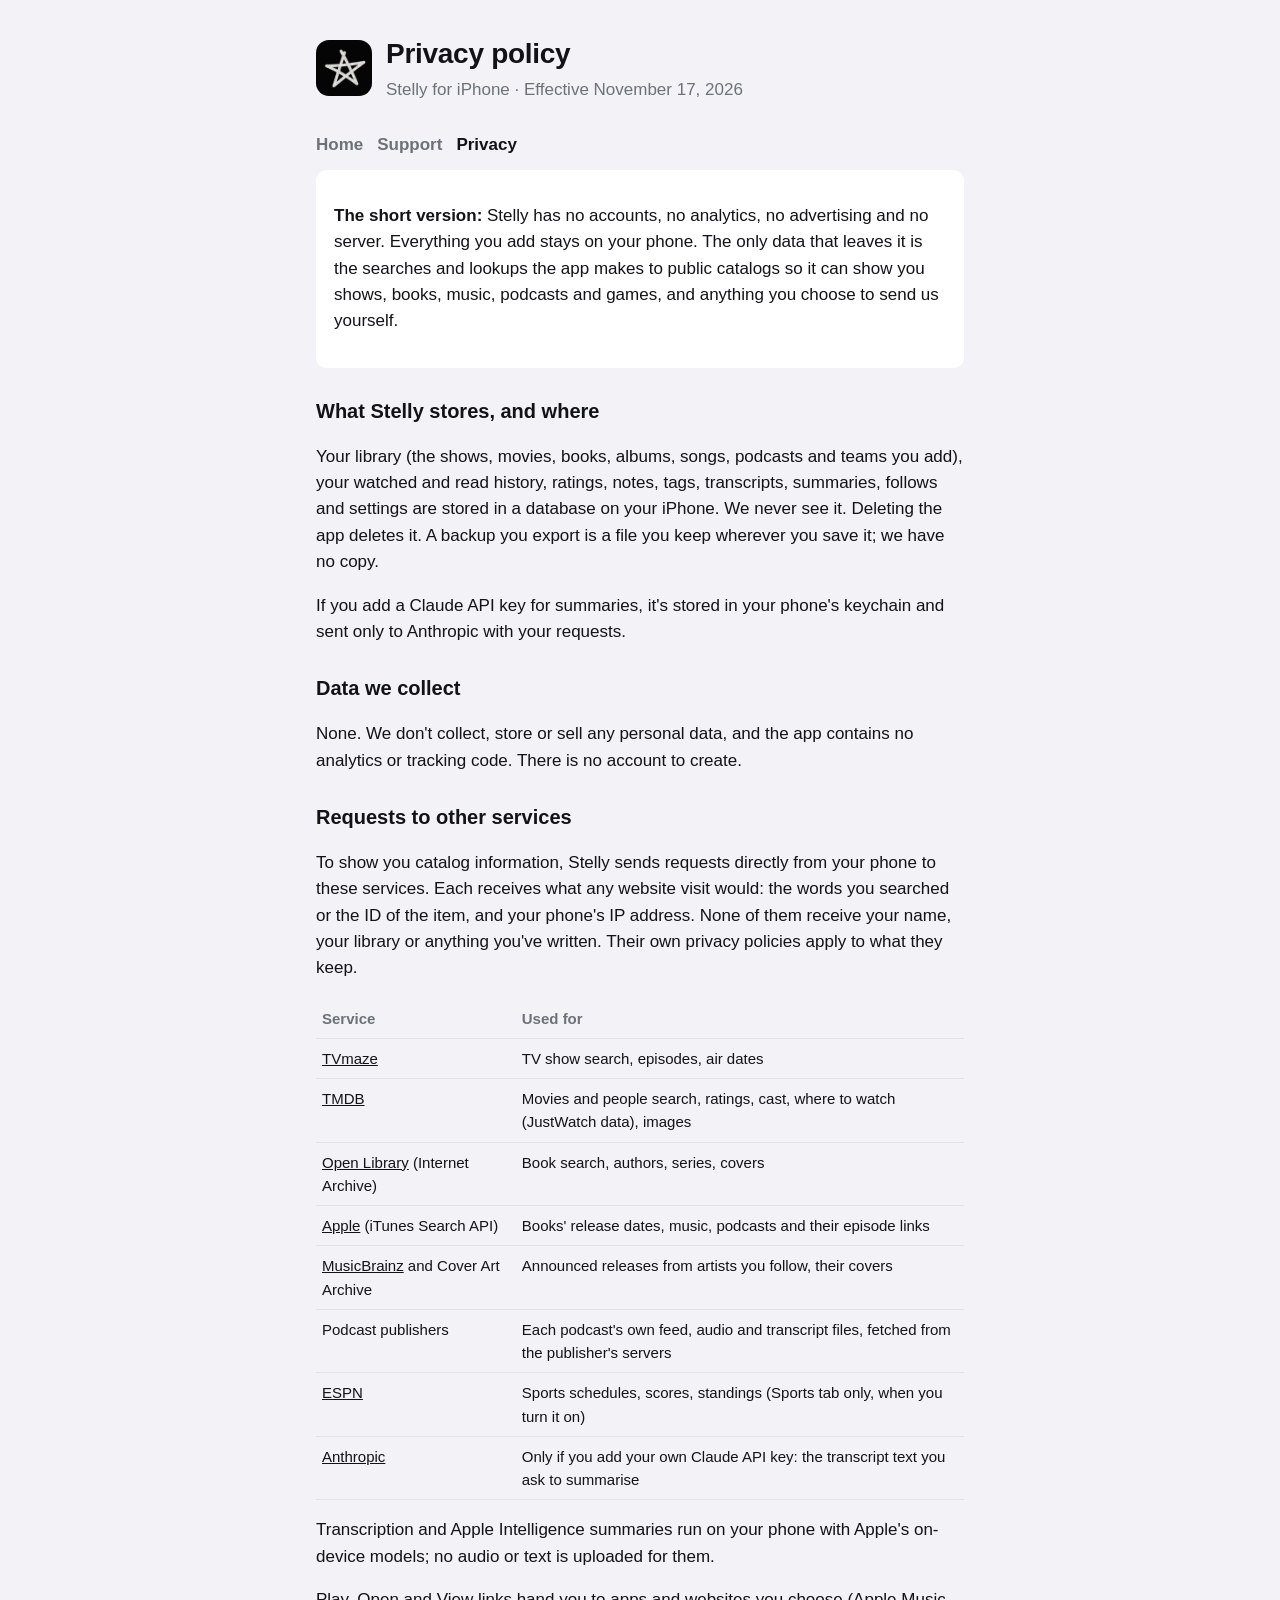
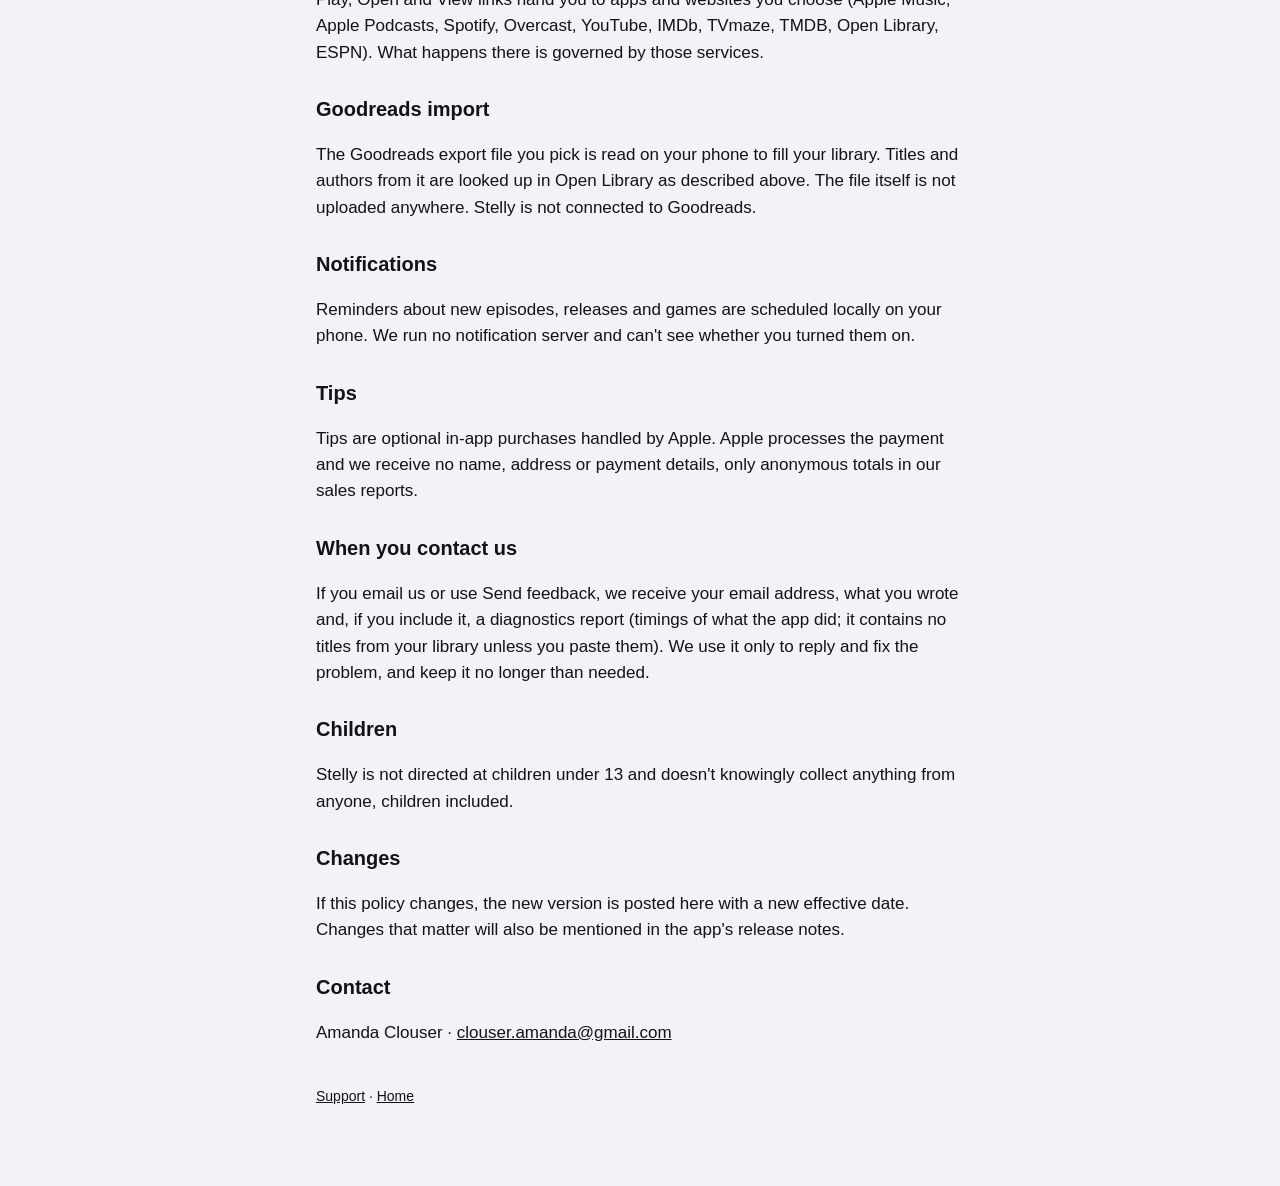
==== privacy.html @ 0850ac2f "Stelly website: home, support, privacy policy Co-Authored-By: Claude Fable 5.1 <noreply@anthropic.co" ====
<!doctype html>
<html lang="en">
<head>
<meta charset="utf-8">
<meta name="viewport" content="width=device-width, initial-scale=1">
<title>Stelly privacy policy</title>
<link rel="stylesheet" href="style.css">
<link rel="icon" href="favicon.png">
<link rel="apple-touch-icon" href="apple-touch-icon.png">
</head>
<body>
<main>
<header class="top">
  <img src="icon-512.png" alt="">
  <div><h1>Privacy policy</h1><p>Stelly for iPhone · Effective November 17, 2026</p></div>
</header>
<nav><a href="./">Home</a><a href="support.html">Support</a><a href="privacy.html" aria-current="page">Privacy</a></nav>

<div class="card">
<p><strong>The short version:</strong> Stelly has no accounts, no analytics, no advertising and no server. Everything you add stays on your phone. The only data that leaves it is the searches and lookups the app makes to public catalogs so it can show you shows, books, music, podcasts and games, and anything you choose to send us yourself.</p>
</div>

<h2>What Stelly stores, and where</h2>
<p>Your library (the shows, movies, books, albums, songs, podcasts and teams you add), your watched and read history, ratings, notes, tags, transcripts, summaries, follows and settings are stored in a database on your iPhone. We never see it. Deleting the app deletes it. A backup you export is a file you keep wherever you save it; we have no copy.</p>
<p>If you add a Claude API key for summaries, it's stored in your phone's keychain and sent only to Anthropic with your requests.</p>

<h2>Data we collect</h2>
<p>None. We don't collect, store or sell any personal data, and the app contains no analytics or tracking code. There is no account to create.</p>

<h2>Requests to other services</h2>
<p>To show you catalog information, Stelly sends requests directly from your phone to these services. Each receives what any website visit would: the words you searched or the ID of the item, and your phone's IP address. None of them receive your name, your library or anything you've written. Their own privacy policies apply to what they keep.</p>
<table>
<tr><th>Service</th><th>Used for</th></tr>
<tr><td><a href="https://www.tvmaze.com/site/privacy">TVmaze</a></td><td>TV show search, episodes, air dates</td></tr>
<tr><td><a href="https://www.themoviedb.org/privacy-policy">TMDB</a></td><td>Movies and people search, ratings, cast, where to watch (JustWatch data), images</td></tr>
<tr><td><a href="https://archive.org/about/terms.php">Open Library</a> (Internet Archive)</td><td>Book search, authors, series, covers</td></tr>
<tr><td><a href="https://www.apple.com/legal/privacy/">Apple</a> (iTunes Search API)</td><td>Books' release dates, music, podcasts and their episode links</td></tr>
<tr><td><a href="https://metabrainz.org/privacy">MusicBrainz</a> and Cover Art Archive</td><td>Announced releases from artists you follow, their covers</td></tr>
<tr><td>Podcast publishers</td><td>Each podcast's own feed, audio and transcript files, fetched from the publisher's servers</td></tr>
<tr><td><a href="https://privacy.thewaltdisneycompany.com/en/">ESPN</a></td><td>Sports schedules, scores, standings (Sports tab only, when you turn it on)</td></tr>
<tr><td><a href="https://www.anthropic.com/privacy">Anthropic</a></td><td>Only if you add your own Claude API key: the transcript text you ask to summarise</td></tr>
</table>
<p>Transcription and Apple Intelligence summaries run on your phone with Apple's on-device models; no audio or text is uploaded for them.</p>
<p>Play, Open and View links hand you to apps and websites you choose (Apple Music, Apple Podcasts, Spotify, Overcast, YouTube, IMDb, TVmaze, TMDB, Open Library, ESPN). What happens there is governed by those services.</p>

<h2>Goodreads import</h2>
<p>The Goodreads export file you pick is read on your phone to fill your library. Titles and authors from it are looked up in Open Library as described above. The file itself is not uploaded anywhere. Stelly is not connected to Goodreads.</p>

<h2>Notifications</h2>
<p>Reminders about new episodes, releases and games are scheduled locally on your phone. We run no notification server and can't see whether you turned them on.</p>

<h2>Tips</h2>
<p>Tips are optional in-app purchases handled by Apple. Apple processes the payment and we receive no name, address or payment details, only anonymous totals in our sales reports.</p>

<h2>When you contact us</h2>
<p>If you email us or use Send feedback, we receive your email address, what you wrote and, if you include it, a diagnostics report (timings of what the app did; it contains no titles from your library unless you paste them). We use it only to reply and fix the problem, and keep it no longer than needed.</p>

<h2>Children</h2>
<p>Stelly is not directed at children under 13 and doesn't knowingly collect anything from anyone, children included.</p>

<h2>Changes</h2>
<p>If this policy changes, the new version is posted here with a new effective date. Changes that matter will also be mentioned in the app's release notes.</p>

<h2>Contact</h2>
<p>Amanda Clouser · <a href="mailto:clouser.amanda@gmail.com?subject=Stelly%20privacy">clouser.amanda@gmail.com</a></p>

<footer>
<p><a href="support.html">Support</a> · <a href="./">Home</a></p>
</footer>
</main>
</body>
</html>
---- style.css ----
:root { --bg:#F2F2F7; --card:#FFFFFF; --text:#111315; --quiet:#6D7278; --hairline:#E2E3E8; --ink:#1C1C1E; --on-ink:#FFFFFF; }
@media (prefers-color-scheme: dark) { :root { --bg:#000000; --card:#1C1C1E; --text:#F4F4F6; --quiet:#98989F; --hairline:#2C2C2F; --ink:#F4F4F6; --on-ink:#000000; } }
* { box-sizing: border-box; }
body { margin:0; background:var(--bg); color:var(--text); font: 17px/1.55 -apple-system, BlinkMacSystemFont, "SF Pro Text", Helvetica, Arial, sans-serif; -webkit-font-smoothing: antialiased; }
main { max-width: 680px; margin: 0 auto; padding: 32px 16px 64px; }
header.top { display:flex; align-items:center; gap:14px; margin-bottom: 28px; }
header.top img { width:56px; height:56px; border-radius:13px; }
header.top h1 { font-size: 28px; margin:0; letter-spacing:-0.01em; }
header.top p { margin:2px 0 0; color: var(--quiet); }
nav a { color: var(--quiet); text-decoration:none; margin-right: 14px; font-weight:600; }
nav a[aria-current] { color: var(--text); }
h2 { font-size: 20px; margin: 28px 0 8px; }
h3 { font-size: 17px; margin: 20px 0 6px; }
p, li { color: var(--text); }
.quiet { color: var(--quiet); }
.card { background: var(--card); border-radius: 10px; padding: 16px 18px; margin: 12px 0; }
a { color: var(--text); }
ul { padding-left: 20px; }
table { border-collapse: collapse; width:100%; font-size: 15px; }
td, th { text-align:left; padding: 8px 6px; border-bottom: 1px solid var(--hairline); vertical-align: top; }
th { color: var(--quiet); font-weight: 600; }
footer { margin-top: 40px; color: var(--quiet); font-size: 14px; }
.button { display:inline-block; background: var(--ink); color: var(--on-ink); padding: 10px 16px; border-radius: 8px; text-decoration:none; font-weight:600; }
small { color: var(--quiet); }
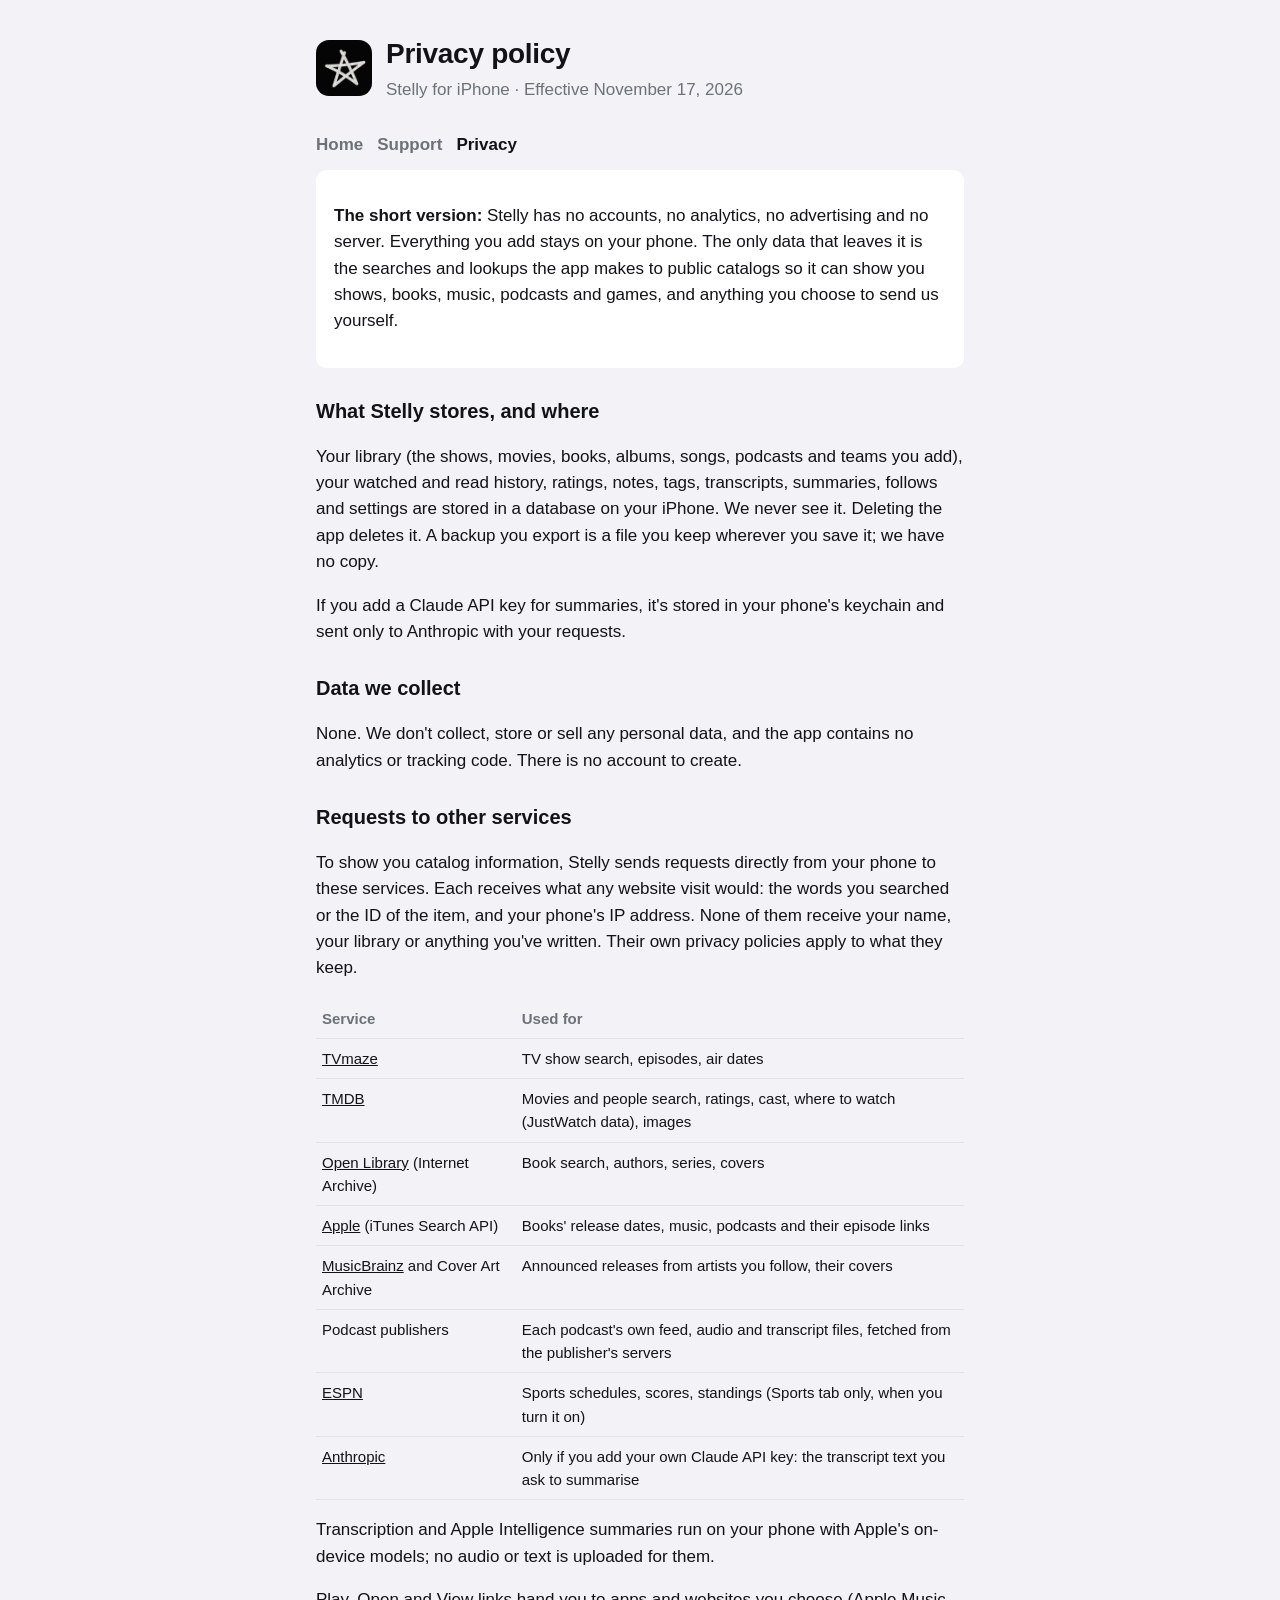
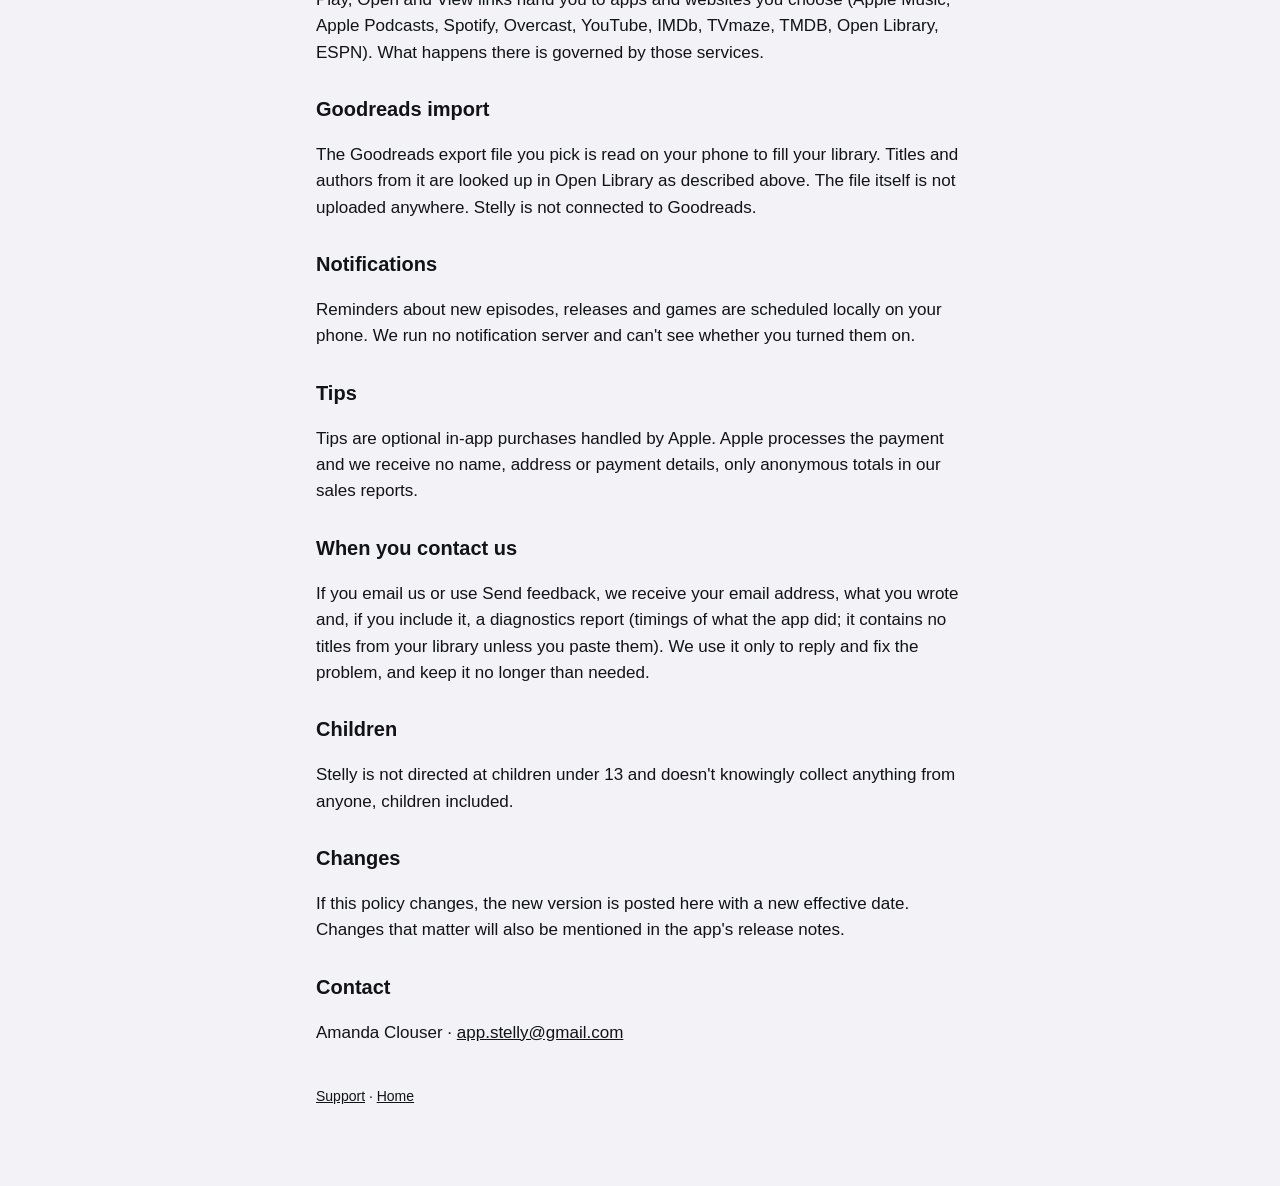
==== commit ba7aaeb2: "Use the Stelly support address Co-Authored-By: Claude Fable 5.1 <noreply@anthropic.com>" ====
--- a/privacy.html
+++ b/privacy.html
@@ -62,7 +62,7 @@
 <p>If this policy changes, the new version is posted here with a new effective date. Changes that matter will also be mentioned in the app's release notes.</p>
 
 <h2>Contact</h2>
-<p>Amanda Clouser · <a href="mailto:clouser.amanda@gmail.com?subject=Stelly%20privacy">clouser.amanda@gmail.com</a></p>
+<p>Amanda Clouser · <a href="mailto:app.stelly@gmail.com?subject=Stelly%20privacy">app.stelly@gmail.com</a></p>
 
 <footer>
 <p><a href="support.html">Support</a> · <a href="./">Home</a></p>
